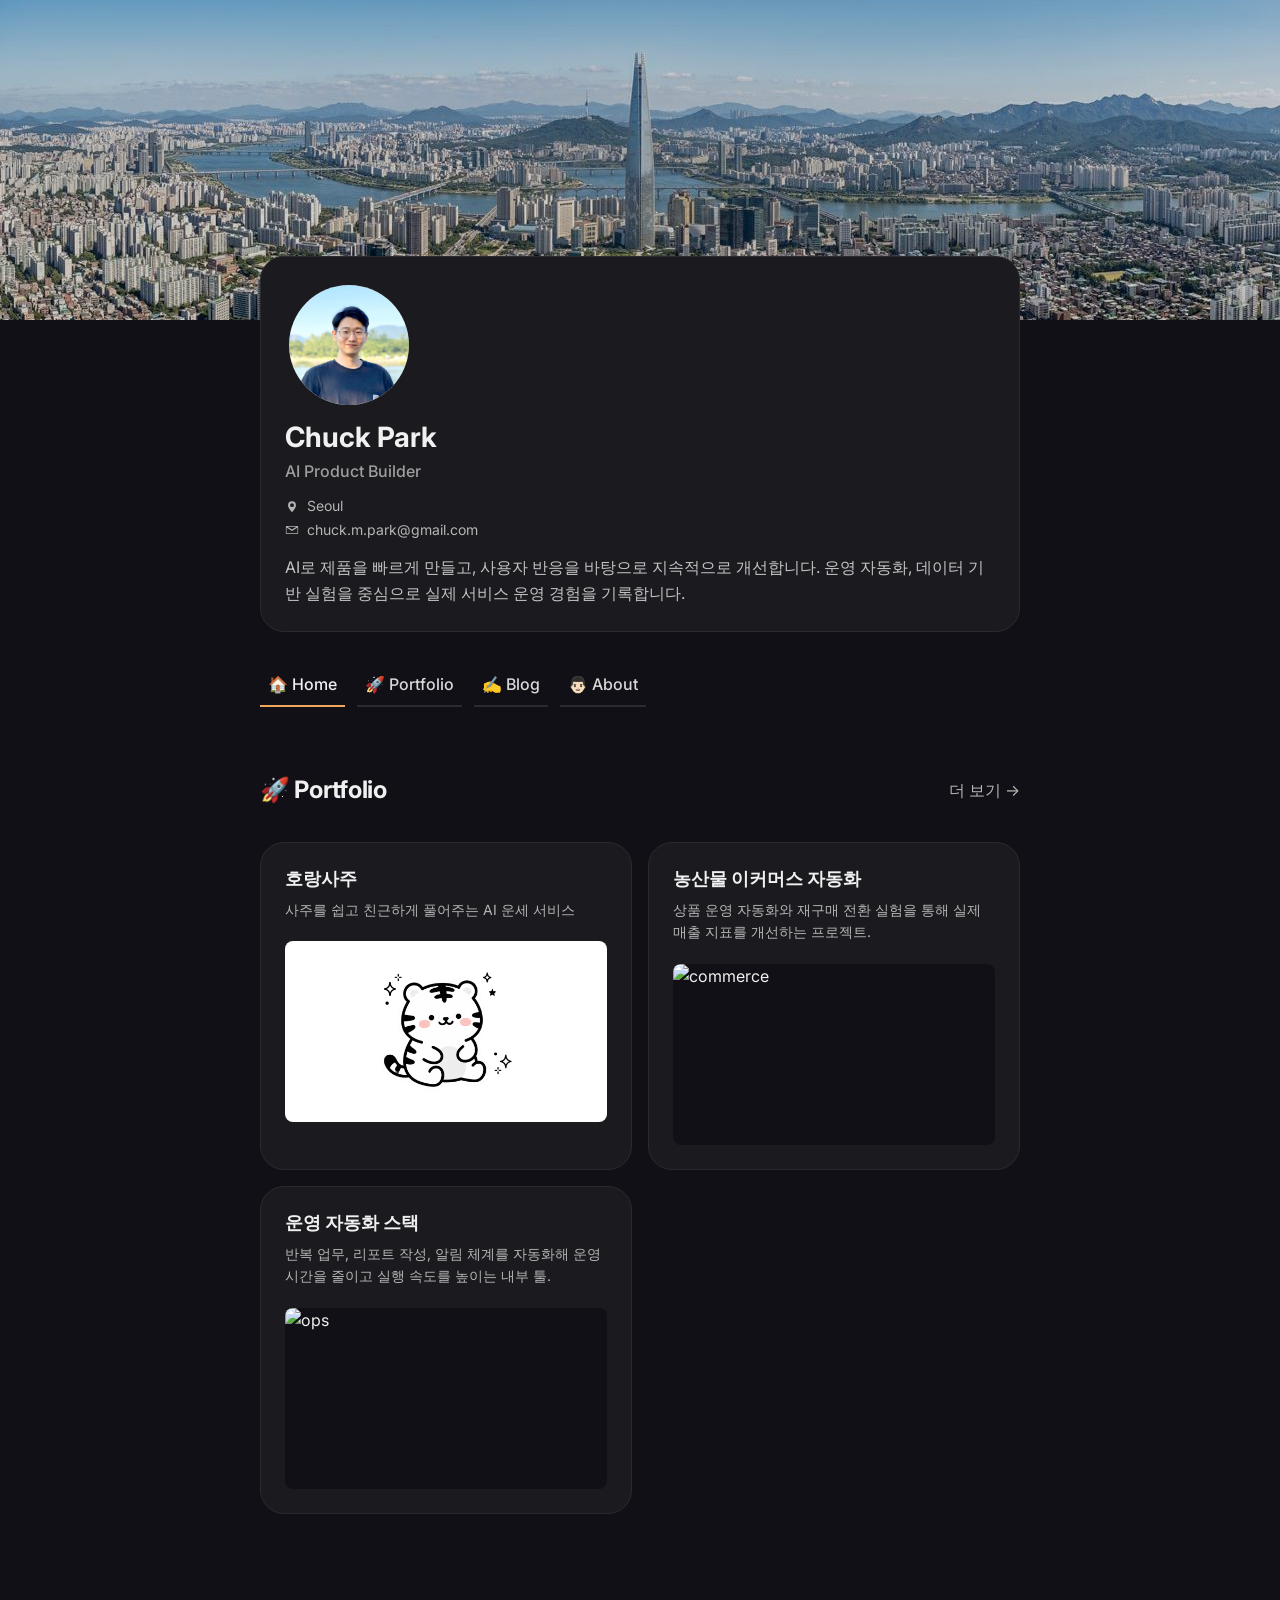
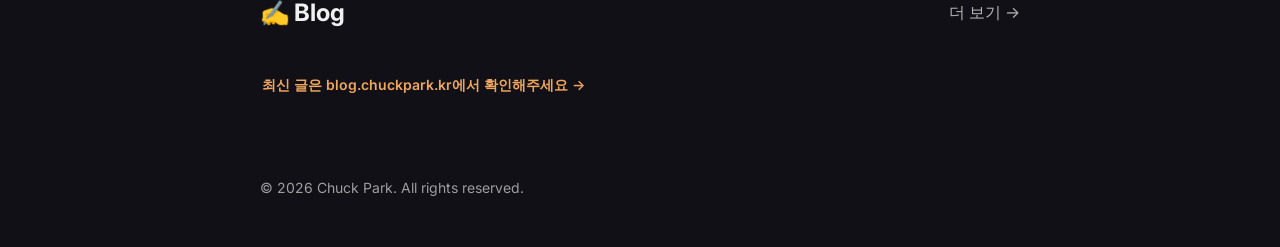
==== index.html @ 2c003607 "fix: restore portfolio card images" ====
<!doctype html>
<html lang="ko">
  <head>
    <meta charset="UTF-8" />
    <meta name="viewport" content="width=device-width, initial-scale=1.0" />
    <title>Chuck Park</title>
    <meta name="description" content="Chuck Park 포트폴리오 및 빌드 로그" />

    <link rel="preconnect" href="https://fonts.gstatic.com" />
    <link rel="preload" href="https://fonts.googleapis.com/css2?family=Inter:wght@400;500;600;700&display=swap" as="style" />
    <link href="https://fonts.googleapis.com/css2?family=Inter:wght@400;500;600;700&display=swap" rel="stylesheet" />

    <link rel="stylesheet" href="./styles.css" />

    <!-- Google tag (gtag.js) -->
    <script async src="https://www.googletagmanager.com/gtag/js?id=G-M95H0VTXCR"></script>
    <script>
      window.dataLayer = window.dataLayer || [];
      function gtag(){dataLayer.push(arguments);} 
      gtag('js', new Date());
      gtag('config', 'G-M95H0VTXCR');
    </script>
  </head>

  <body>
    <div class="global-cover">
      <img src="./assets/cover-seoul.jpg" alt="cover" />
    </div>

    <div class="global-content">
      <section class="author">
        <div class="container">
          <div class="author-box">
            <div class="author-info">
              <div class="author-meta">
                <a class="author-avatar" href="#">
                  <img src="./assets/profile.jpg" alt="Chuck Park" />
                </a>
                <h1 class="author-name">Chuck Park</h1>
                <span class="author-role">AI Product Builder</span>
                <div class="author-details">
                  <span class="author-detail">
                    <svg class="author-detail-icon" viewBox="0 0 16 16" aria-hidden="true" focusable="false">
                      <path d="M8 15s4.5-4.2 4.5-8A4.5 4.5 0 1 0 3.5 7c0 3.8 4.5 8 4.5 8Zm0-5.75A2.25 2.25 0 1 1 8 4.75a2.25 2.25 0 0 1 0 4.5Z" fill="currentColor"/>
                    </svg>
                    <span>Seoul</span>
                  </span>
                  <a class="author-detail author-detail-link" href="mailto:chuck.m.park@gmail.com">
                    <svg class="author-detail-icon" viewBox="0 0 16 16" aria-hidden="true" focusable="false">
                      <path d="M1.75 3.5h12.5c.41 0 .75.34.75.75v7.5a.75.75 0 0 1-.75.75H1.75A.75.75 0 0 1 1 11.75v-7.5c0-.41.34-.75.75-.75Zm0 1.55v6.7h12.5v-6.7L8.44 8.86a.75.75 0 0 1-.88 0L1.75 5.05Zm11.36-.8H2.89L8 7.56l5.11-3.31Z" fill="currentColor"/>
                    </svg>
                    <span>chuck.m.park@gmail.com</span>
                  </a>
                </div>
              </div>
            </div>
            <p class="author-bio">
              AI로 제품을 빠르게 만들고, 사용자 반응을 바탕으로 지속적으로 개선합니다. 운영 자동화, 데이터 기반 실험을 중심으로 실제 서비스 운영 경험을 기록합니다.
            </p>
          </div>
        </div>
      </section>

      <header class="header">
        <div class="container">
          <nav class="main-nav">
            <ul class="nav-list" role="tablist" aria-label="주요 메뉴">
              <li><a id="tab-home" class="active" href="#home" data-tab-link="home" role="tab" aria-controls="panel-home" aria-selected="true">🏠 Home</a></li>
              <li><a id="tab-portfolio" href="#portfolio" data-tab-link="portfolio" role="tab" aria-controls="panel-portfolio" aria-selected="false">🚀 Portfolio</a></li>
              <!-- <li><a href="#testimonials">💬 Testimonials</a></li> -->
              <li><a id="tab-blog" href="#blog" data-tab-link="blog" role="tab" aria-controls="panel-blog" aria-selected="false">✍️ Blog</a></li>
              <li><a id="tab-about" href="#about" data-tab-link="about" role="tab" aria-controls="panel-about" aria-selected="false">👨🏻 About</a></li>
            </ul>
          </nav>
        </div>
      </header>

      <main class="content tab-content">
        <div class="tab-panels">
          <div id="panel-home" class="tab-panel is-active" data-tab-panel="home" role="tabpanel" aria-labelledby="tab-home">
            <section id="section" class="section">
              <div class="container">
                <div class="section-info">
                  <div class="section-head">
                    <h2 class="section-title">🚀 Portfolio</h2>
                    <a class="section-link" href="./portfolio.html">더 보기 →</a>
                  </div>
                </div>

                <div class="project-grid">
                  <article class="project-card project-card--link">
                    <div class="project-info">
                      <h3>호랑사주</h3>
                      <p>사주를 쉽고 친근하게 풀어주는 AI 운세 서비스</p>
                    </div>
                    <div class="project-image project-image--contain">
                      <img src="./assets/horangsaju-card.jpg" alt="ai-saju" />
                    </div>
                    <a class="project-card-link" href="https://horangsaju.com/" target="_blank" rel="noreferrer" aria-label="AI 사주 서비스 사이트 이동"></a>
                  </article>

                  <article class="project-card">
                    <div class="project-info">
                      <h3>농산물 이커머스 자동화</h3>
                      <p>상품 운영 자동화와 재구매 전환 실험을 통해 실제 매출 지표를 개선하는 프로젝트.</p>
                    </div>
                    <div class="project-image">
                      <img src="https://images.unsplash.com/photo-1488459716781-31db52582fe9?auto=format&fit=crop&w=900&q=80" alt="commerce" />
                    </div>
                  </article>

                  <article class="project-card">
                    <div class="project-info">
                      <h3>운영 자동화 스택</h3>
                      <p>반복 업무, 리포트 작성, 알림 체계를 자동화해 운영 시간을 줄이고 실행 속도를 높이는 내부 툴.</p>
                    </div>
                    <div class="project-image">
                      <img src="https://images.unsplash.com/photo-1454165804606-c3d57bc86b40?auto=format&fit=crop&w=900&q=80" alt="ops" />
                    </div>
                  </article>
                </div>
              </div>
            </section>

            <section id="insights" class="section">
              <div class="container">
                <div class="section-info">
                  <div class="section-head">
                    <h2 class="section-title">✍️ Blog</h2>
                    <a class="section-link" href="./blog.html">더 보기 →</a>
                  </div>
                </div>

                <div class="article-list" data-blog-feed-list data-limit="3"></div>
                <p class="feed-status" data-blog-feed-status>최신 글을 불러오는 중입니다…</p>
                <noscript>
                  <p class="feed-status"><a href="https://blog.chuckpark.kr" target="_blank" rel="noreferrer">blog.chuckpark.kr에서 최신 글 보기 →</a></p>
                </noscript>
              </div>
            </section>

          </div>

          <div id="panel-portfolio" class="tab-panel" data-tab-panel="portfolio" role="tabpanel" aria-labelledby="tab-portfolio" hidden>
            <section class="section">
              <div class="container">
                <div class="section-head tab-panel-link-row">
                  <a class="section-link" href="./portfolio.html">더 보기 →</a>
                </div>

                <div class="project-grid">
                  <article class="project-card project-card--link">
                    <div class="project-info">
                      <h3>호랑사주</h3>
                      <p>사주를 쉽고 친근하게 풀어주는 AI 운세 서비스</p>
                    </div>
                    <div class="project-image project-image--contain">
                      <img src="./assets/horangsaju-card.jpg" alt="ai-saju" />
                    </div>
                    <a class="project-card-link" href="https://horangsaju.com/" target="_blank" rel="noreferrer" aria-label="AI 사주 서비스 사이트 이동"></a>
                  </article>
                  <article class="project-card">
                    <div class="project-info">
                      <h3>농산물 이커머스 자동화</h3>
                      <p>상품 운영 자동화와 재구매 전환 실험을 통해 실제 매출 지표를 개선하는 프로젝트.</p>
                    </div>
                    <div class="project-image">
                      <img src="https://images.unsplash.com/photo-1488459716781-31db52582fe9?auto=format&fit=crop&w=900&q=80" alt="commerce" />
                    </div>
                  </article>
                  <article class="project-card">
                    <div class="project-info">
                      <h3>운영 자동화 스택</h3>
                      <p>반복 업무, 리포트 작성, 알림 체계를 자동화해 운영 시간을 줄이고 실행 속도를 높이는 내부 툴.</p>
                    </div>
                    <div class="project-image">
                      <img src="https://images.unsplash.com/photo-1454165804606-c3d57bc86b40?auto=format&fit=crop&w=900&q=80" alt="ops" />
                    </div>
                  </article>
                </div>
              </div>
            </section>
          </div>

          <div id="panel-blog" class="tab-panel" data-tab-panel="blog" role="tabpanel" aria-labelledby="tab-blog" hidden>
            <section class="section">
              <div class="container">
                <div class="section-head tab-panel-link-row">
                  <a class="section-link" href="./blog.html">더 보기 →</a>
                </div>

                <div class="article-list" data-blog-feed-list data-limit="12"></div>
                <p class="feed-status" data-blog-feed-status>최신 글을 불러오는 중입니다…</p>
                <noscript>
                  <p class="feed-status"><a href="https://blog.chuckpark.kr" target="_blank" rel="noreferrer">blog.chuckpark.kr에서 최신 글 보기 →</a></p>
                </noscript>
              </div>
            </section>
          </div>

          <div id="panel-about" class="tab-panel about-page" data-tab-panel="about" role="tabpanel" aria-labelledby="tab-about" hidden>
            <section class="section">
              <div class="container">
                <div class="about-section">
                  <p>
                    안녕하세요, Chuck Park입니다. 저는 <strong>AI로 실제 수익이 나는 서비스</strong>를 만드는 데 집중하고 있습니다.
                    단순히 기능을 구현하는 데서 끝나지 않고, 출시 후 전환율과 재방문율 같은 지표로 다음 결정을 내립니다.
                  </p>
                  <p>
                    현재는 사주 서비스, 커머스 자동화, 내부 운영 자동화 등의 프로젝트를 병행하며
                    실행 속도와 실험 루프를 높이는 방식으로 제품을 운영하고 있습니다.
                  </p>
                </div>
              </div>
            </section>

            <section class="section">
              <div class="container">
                <div class="section-info">
                  <div class="section-head">
                    <h2 class="section-title">주요 관심사</h2>
                  </div>
                </div>

                <div class="about-grid">
                  <article class="about-card">
                    <h3>Product Execution</h3>
                    <p>아이디어를 MVP로 빠르게 구현하고 실제 고객 반응으로 제품 방향을 조정합니다.</p>
                  </article>

                  <article class="about-card">
                    <h3>Automation</h3>
                    <p>반복 업무를 자동화해 운영 시간을 줄이고 중요한 의사결정에 시간을 집중합니다.</p>
                  </article>

                  <article class="about-card">
                    <h3>Growth Loop</h3>
                    <p>가입/로그인/결제 퍼널을 지속적으로 측정하고 병목을 개선해 전환율을 높입니다.</p>
                  </article>
                </div>
              </div>
            </section>

            <section class="section contact">
              <div class="container">
                <div class="section-info">
                  <div class="section-head">
                    <h2 class="section-title">Contact</h2>
                  </div>
                </div>

                <p>협업 또는 프로젝트 문의: <a href="mailto:chuck.m.park@gmail.com">chuck.m.park@gmail.com</a></p>
              </div>
            </section>
          </div>
        </div>
      </main>

      <footer class="footer">
        <div class="container footer-inner">
          <p>© <span id="year"></span> Chuck Park. All rights reserved.</p>
        </div>
      </footer>
    </div>

    <script src="./scripts/blog-feed.js"></script>
    <script src="./scripts/tab-navigation.js"></script>
    <script>
      document.getElementById('year').textContent = new Date().getFullYear();
    </script>
  </body>
</html>
---- styles.css ----
:root {
  --primary: #f0a65c;
  --white: #f0f0f0;
  --bg: #111016;
  --bg-alt: #1a1a1f;
  --line: #2a2b31;
  --text: #f0f0f0;
  --muted: #9e9e9e;
}

* { box-sizing: border-box; }

body {
  margin: 0;
  font-family: Inter, -apple-system, BlinkMacSystemFont, "Segoe UI", sans-serif;
  font-size: 16px;
  line-height: 1.6;
  color: var(--text);
  background: var(--bg);
}

.container {
  max-width: 792px;
  margin: 0 auto;
  padding: 0 16px;
}

a {
  color: inherit;
  text-decoration: none;
  transition: .2s ease;
}

a:hover { opacity: .86; }

.global-cover {
  background: var(--bg-alt);
}

.global-cover img {
  width: 100%;
  height: 320px;
  object-fit: cover;
  display: block;
  filter: saturate(.9) brightness(.82);
}

.global-content { background: var(--bg); }

.author {
  position: relative;
  margin-top: -64px;
}

.author-box {
  border: 1px solid var(--line);
  border-radius: 24px;
  padding: 24px;
  background: var(--bg-alt);
}

.author-info {
  display: flex;
  justify-content: space-between;
  align-items: flex-end;
  gap: 12px;
  margin-bottom: 16px;
}

.author-avatar {
  width: 128px;
  height: 128px;
  border-radius: 50%;
  border: 4px solid var(--bg-alt);
  display: block;
  overflow: hidden;
  margin-bottom: 12px;
  background: var(--bg);
}

.author-avatar img {
  width: 100%;
  height: 100%;
  object-fit: cover;
  display: block;
}

.author-name {
  font-size: 28px;
  line-height: 1.2;
  margin: 0 0 4px;
}

.author-role {
  color: var(--muted);
  font-weight: 500;
}

.author-details {
  display: flex;
  flex-direction: column;
  gap: 4px;
  margin-top: 12px;
}

.author-detail {
  display: inline-flex;
  align-items: center;
  gap: 8px;
  color: #b5b5b5;
  font-size: 14px;
  line-height: 1.4;
}

.author-detail-icon {
  width: 14px;
  height: 14px;
  flex: 0 0 14px;
}

.author-detail-link {
  width: fit-content;
}

.author-detail-link:hover {
  color: var(--white);
}

.author-bio {
  margin: 0;
  color: #c3c3c3;
}

.cta-button {
  border: 1px solid var(--line);
  border-radius: 8px;
  padding: 12px 20px;
  font-weight: 500;
  white-space: nowrap;
  background: #15151a;
}

.cta-button:hover { background: #202025; }

.header {
  padding-top: 32px;
}

.main-nav {
  overflow-x: auto;
  -ms-overflow-style: none;
  scrollbar-width: none;
}

.main-nav::-webkit-scrollbar { display: none; }

.nav-list {
  list-style: none;
  margin: 0;
  padding: 0;
  display: flex;
  gap: 12px;
  min-width: max-content;
}

.nav-list a {
  display: block;
  padding: 8px;
  border-bottom: 2px solid var(--line);
  font-size: 16px;
  font-weight: 500;
  color: #d8d8d8;
}

.nav-list a:hover,
.nav-list a.active {
  border-color: var(--primary);
  color: var(--white);
}

.content {
  margin-top: 16px;
}

.tab-panel[hidden] {
  display: none !important;
}

.tab-panel .section:first-child {
  margin-top: 64px;
}

.section {
  margin: 80px 0;
}

.section-info {
  margin-bottom: 32px;
}

.section-head {
  display: flex;
  justify-content: space-between;
  align-items: center;
  gap: 12px;
}

.tab-panel-link-row {
  justify-content: flex-end;
  margin-bottom: 20px;
}

.section-title {
  margin: 0;
  font-size: 24px;
  letter-spacing: -0.3px;
}

.section-link {
  font-size: 16px;
  color: #b5b5b5;
}

.project-grid {
  display: grid;
  grid-template-columns: repeat(2, minmax(0, 1fr));
  gap: 16px;
}

.project-card {
  position: relative;
  border: 1px solid var(--line);
  border-radius: 24px;
  padding: 24px;
  transition: .2s ease;
  background: var(--bg-alt);
}

.project-card-link {
  position: absolute;
  inset: 0;
  border-radius: inherit;
  z-index: 3;
}

.project-card:hover {
  background: #202025;
  transform: translateY(-2px);
}

.project-info h3 {
  margin: 0 0 8px;
  font-size: 18px;
  line-height: 1.35;
}

.project-info p {
  margin: 0;
  font-size: 14px;
  color: #b5b5b5;
}

.project-image {
  margin-top: 20px;
  border-radius: 8px;
  overflow: hidden;
  aspect-ratio: 16/9;
  background: var(--bg);
}

.project-image img {
  width: 100%;
  height: 100%;
  object-fit: cover;
  display: block;
}

.project-image--contain {
  background: #ffffff;
}

.project-image--contain img {
  object-fit: contain;
  object-position: center;
  padding: 6px;
}

.testimonials {
  overflow: hidden;
}

.testimonial-row {
  display: grid;
  grid-template-columns: repeat(3, minmax(0, 1fr));
  gap: 12px;
}

.testimonial-item {
  border-radius: 24px;
  box-shadow: 0 20px 62px rgba(0,0,0,.25);
  padding: 24px;
  background: var(--bg-alt);
  border: 1px solid var(--line);
}

.quote {
  margin: 0 0 16px;
  color: #c6c6c6;
}

.client {
  font-size: 14px;
  color: #9b9b9b;
  font-weight: 500;
}

.article-list {
  display: grid;
  gap: 12px;
}

.feed-status {
  margin: 10px 2px 0;
  font-size: 14px;
  color: #9d9d9d;
}

.feed-status a {
  color: var(--primary);
  font-weight: 600;
}

.article-small {
  border: 1px solid var(--line);
  border-radius: 24px;
  padding: 22px;
  transition: .2s ease;
  background: var(--bg-alt);
}

.article-small:hover { background: #202025; }

.article-small h3 {
  margin: 0 0 8px;
  font-size: 18px;
  line-height: 1.35;
}

.article-small p {
  margin: 0;
  color: #b5b5b5;
  font-size: 14px;
}

.article-meta {
  margin-top: 10px;
  font-size: 13px;
  color: #8e8e8e;
}

.about-page .section {
  margin: 72px 0;
}

.about-section {
  border: 1px solid var(--line);
  border-radius: 24px;
  padding: 24px;
  background: var(--bg-alt);
}

.about-section p {
  margin: 0 0 12px;
  color: #c6c6c6;
}

.about-section p:last-child {
  margin-bottom: 0;
}

.about-grid {
  display: grid;
  grid-template-columns: repeat(3, minmax(0, 1fr));
  gap: 12px;
}

.about-card {
  border: 1px solid var(--line);
  border-radius: 20px;
  padding: 20px;
  background: var(--bg-alt);
}

.about-card h3 {
  margin: 0 0 8px;
  font-size: 18px;
}

.about-card p {
  margin: 0;
  font-size: 14px;
  color: #b5b5b5;
}

.contact p { margin-top: 10px; color: #c6c6c6; }
.contact a { color: var(--primary); font-weight: 600; }

.footer {
  margin: 48px 0;
  color: var(--muted);
  font-size: 14px;
}

.footer-inner {
  display: flex;
  align-items: center;
  justify-content: space-between;
  gap: 12px;
}

.footer p { margin: 0; }

@media (max-width: 900px) {
  .project-grid { grid-template-columns: 1fr; }
  .testimonial-row { grid-template-columns: 1fr; }
  .about-grid { grid-template-columns: 1fr; }
}

@media (max-width: 576px) {
  .global-cover img { height: 210px; }
  .author { margin-top: -44px; }
  .author-box { padding: 20px; border-radius: 16px; }
  .author-info { flex-direction: column; align-items: flex-start; }
  .author-avatar { width: 108px; height: 108px; }
  .author-name { font-size: 24px; }
  .section { margin: 60px 0; }
  .section-title { font-size: 20px; }
  .project-card,
  .testimonial-item,
  .article-small { border-radius: 16px; padding: 20px; }

  .footer-inner {
    flex-direction: column;
    align-items: flex-start;
  }
}
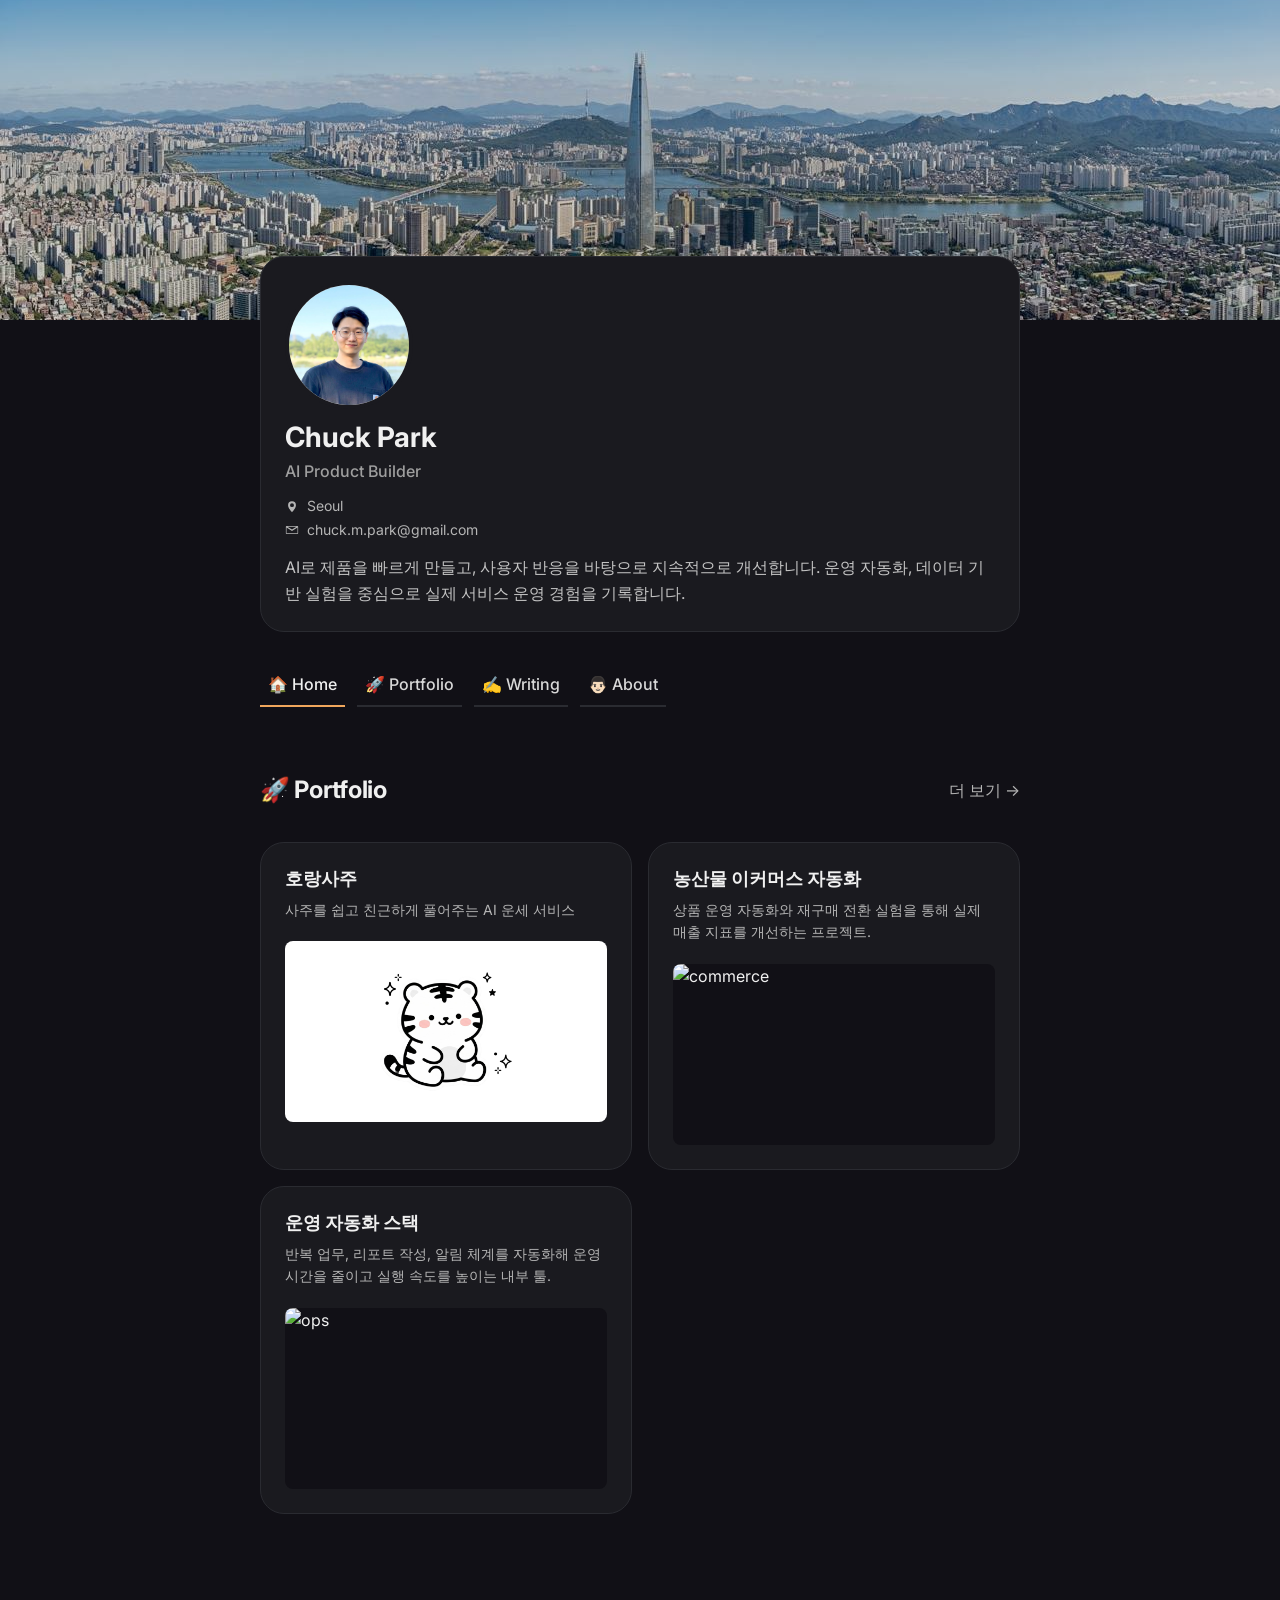
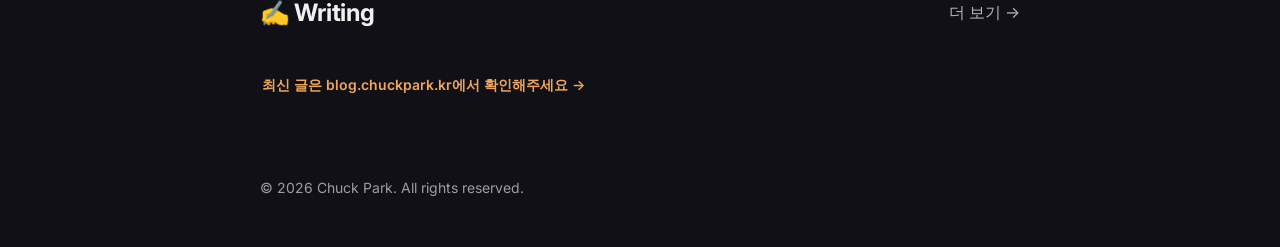
==== commit 16f5b4de: "fix: rename blog labels to writing" ====
--- a/index.html
+++ b/index.html
@@ -68,7 +68,7 @@
               <li><a id="tab-home" class="active" href="#home" data-tab-link="home" role="tab" aria-controls="panel-home" aria-selected="true">🏠 Home</a></li>
               <li><a id="tab-portfolio" href="#portfolio" data-tab-link="portfolio" role="tab" aria-controls="panel-portfolio" aria-selected="false">🚀 Portfolio</a></li>
               <!-- <li><a href="#testimonials">💬 Testimonials</a></li> -->
-              <li><a id="tab-blog" href="#blog" data-tab-link="blog" role="tab" aria-controls="panel-blog" aria-selected="false">✍️ Blog</a></li>
+              <li><a id="tab-blog" href="#blog" data-tab-link="blog" role="tab" aria-controls="panel-blog" aria-selected="false">✍️ Writing</a></li>
               <li><a id="tab-about" href="#about" data-tab-link="about" role="tab" aria-controls="panel-about" aria-selected="false">👨🏻 About</a></li>
             </ul>
           </nav>
@@ -126,7 +126,7 @@
               <div class="container">
                 <div class="section-info">
                   <div class="section-head">
-                    <h2 class="section-title">✍️ Blog</h2>
+                    <h2 class="section-title">✍️ Writing</h2>
                     <a class="section-link" href="./blog.html">더 보기 →</a>
                   </div>
                 </div>
@@ -186,7 +186,7 @@
             <section class="section">
               <div class="container">
                 <div class="section-head tab-panel-link-row">
-                  <a class="section-link" href="./blog.html">더 보기 →</a>
+                  <a class="section-link" href="./blog.html">블로그로 이동 →</a>
                 </div>
 
                 <div class="article-list" data-blog-feed-list data-limit="12"></div>
--- a/styles.css
+++ b/styles.css
@@ -46,6 +46,17 @@
 }
 
 .global-content { background: var(--bg); }
+
+.detail-page .global-cover,
+.detail-page .author,
+.detail-page .header {
+  display: none;
+}
+
+.detail-page .content {
+  margin-top: 0;
+  padding-top: 32px;
+}
 
 .author {
   position: relative;
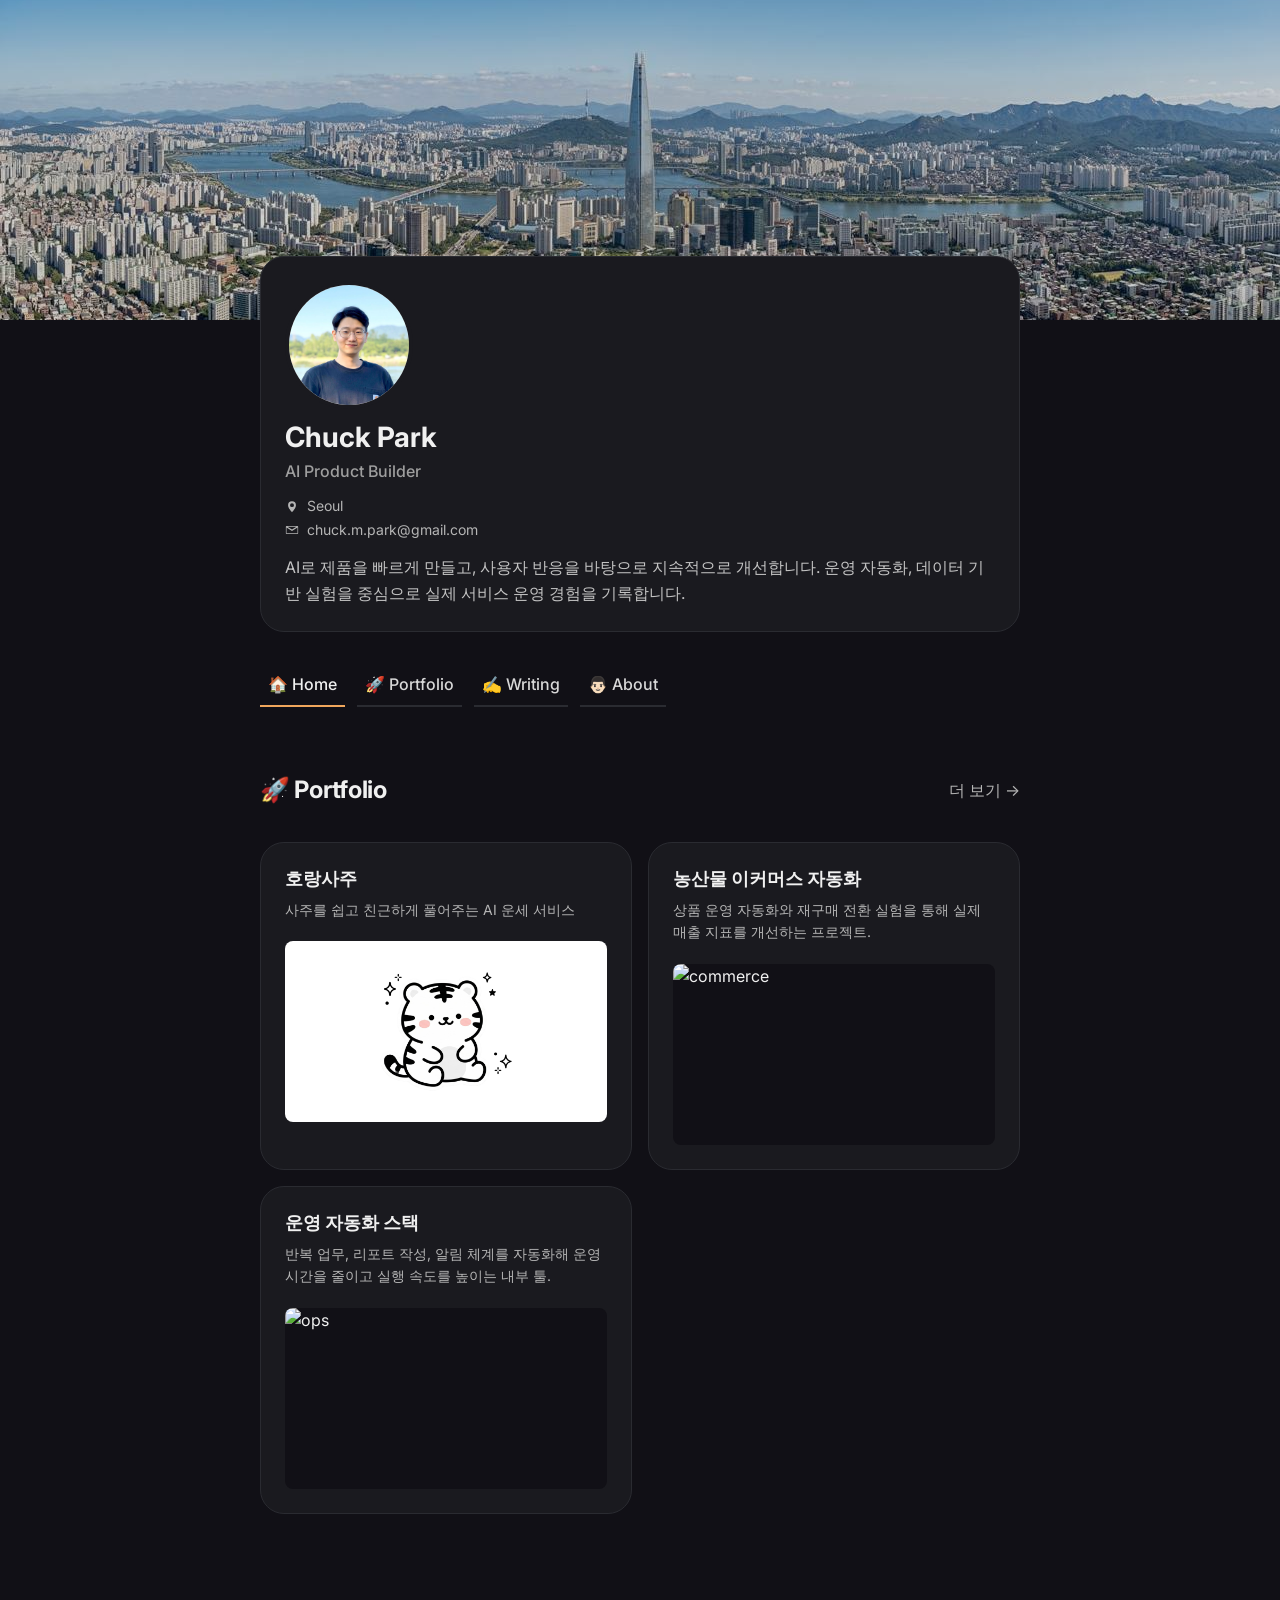
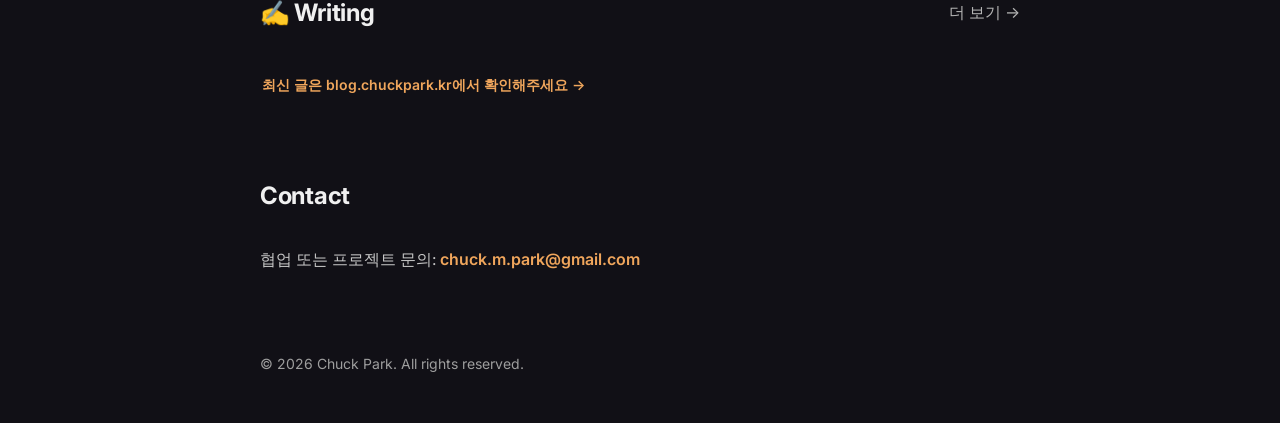
==== commit a015d354: "feat: add home contact section" ====
--- a/index.html
+++ b/index.html
@@ -3,8 +3,21 @@
   <head>
     <meta charset="UTF-8" />
     <meta name="viewport" content="width=device-width, initial-scale=1.0" />
-    <title>Chuck Park</title>
-    <meta name="description" content="Chuck Park 포트폴리오 및 빌드 로그" />
+    <title>Chuck Park | AI Product Builder</title>
+    <meta name="description" content="사주 서비스, 커머스 자동화, 내부 운영 자동화 프로젝트를 만드는 AI Product Builder Chuck Park의 포트폴리오와 Writing." />
+    <meta name="robots" content="index,follow" />
+    <link rel="canonical" href="https://chuckpark.kr/" />
+    <meta property="og:type" content="website" />
+    <meta property="og:site_name" content="Chuck Park" />
+    <meta property="og:title" content="Chuck Park | AI Product Builder" />
+    <meta property="og:description" content="사주 서비스, 커머스 자동화, 내부 운영 자동화 프로젝트를 만드는 AI Product Builder Chuck Park의 포트폴리오와 Writing." />
+    <meta property="og:url" content="https://chuckpark.kr/" />
+    <meta property="og:image" content="https://chuckpark.kr/assets/cover-seoul.jpg" />
+    <meta property="og:locale" content="ko_KR" />
+    <meta name="twitter:card" content="summary_large_image" />
+    <meta name="twitter:title" content="Chuck Park | AI Product Builder" />
+    <meta name="twitter:description" content="사주 서비스, 커머스 자동화, 내부 운영 자동화 프로젝트를 만드는 AI Product Builder Chuck Park의 포트폴리오와 Writing." />
+    <meta name="twitter:image" content="https://chuckpark.kr/assets/cover-seoul.jpg" />
 
     <link rel="preconnect" href="https://fonts.gstatic.com" />
     <link rel="preload" href="https://fonts.googleapis.com/css2?family=Inter:wght@400;500;600;700&display=swap" as="style" />
@@ -68,7 +81,7 @@
               <li><a id="tab-home" class="active" href="#home" data-tab-link="home" role="tab" aria-controls="panel-home" aria-selected="true">🏠 Home</a></li>
               <li><a id="tab-portfolio" href="#portfolio" data-tab-link="portfolio" role="tab" aria-controls="panel-portfolio" aria-selected="false">🚀 Portfolio</a></li>
               <!-- <li><a href="#testimonials">💬 Testimonials</a></li> -->
-              <li><a id="tab-blog" href="#blog" data-tab-link="blog" role="tab" aria-controls="panel-blog" aria-selected="false">✍️ Writing</a></li>
+              <li><a id="tab-writing" href="#writing" data-tab-link="writing" role="tab" aria-controls="panel-writing" aria-selected="false">✍️ Writing</a></li>
               <li><a id="tab-about" href="#about" data-tab-link="about" role="tab" aria-controls="panel-about" aria-selected="false">👨🏻 About</a></li>
             </ul>
           </nav>
@@ -139,6 +152,18 @@
               </div>
             </section>
 
+            <section class="section contact">
+              <div class="container">
+                <div class="section-info">
+                  <div class="section-head">
+                    <h2 class="section-title">Contact</h2>
+                  </div>
+                </div>
+
+                <p>협업 또는 프로젝트 문의: <a href="mailto:chuck.m.park@gmail.com">chuck.m.park@gmail.com</a></p>
+              </div>
+            </section>
+
           </div>
 
           <div id="panel-portfolio" class="tab-panel" data-tab-panel="portfolio" role="tabpanel" aria-labelledby="tab-portfolio" hidden>
@@ -182,11 +207,11 @@
             </section>
           </div>
 
-          <div id="panel-blog" class="tab-panel" data-tab-panel="blog" role="tabpanel" aria-labelledby="tab-blog" hidden>
+          <div id="panel-writing" class="tab-panel" data-tab-panel="writing" role="tabpanel" aria-labelledby="tab-writing" hidden>
             <section class="section">
               <div class="container">
                 <div class="section-head tab-panel-link-row">
-                  <a class="section-link" href="./blog.html">블로그로 이동 →</a>
+                  <a class="section-link" href="./blog.html">Writing으로 이동 →</a>
                 </div>
 
                 <div class="article-list" data-blog-feed-list data-limit="12"></div>
